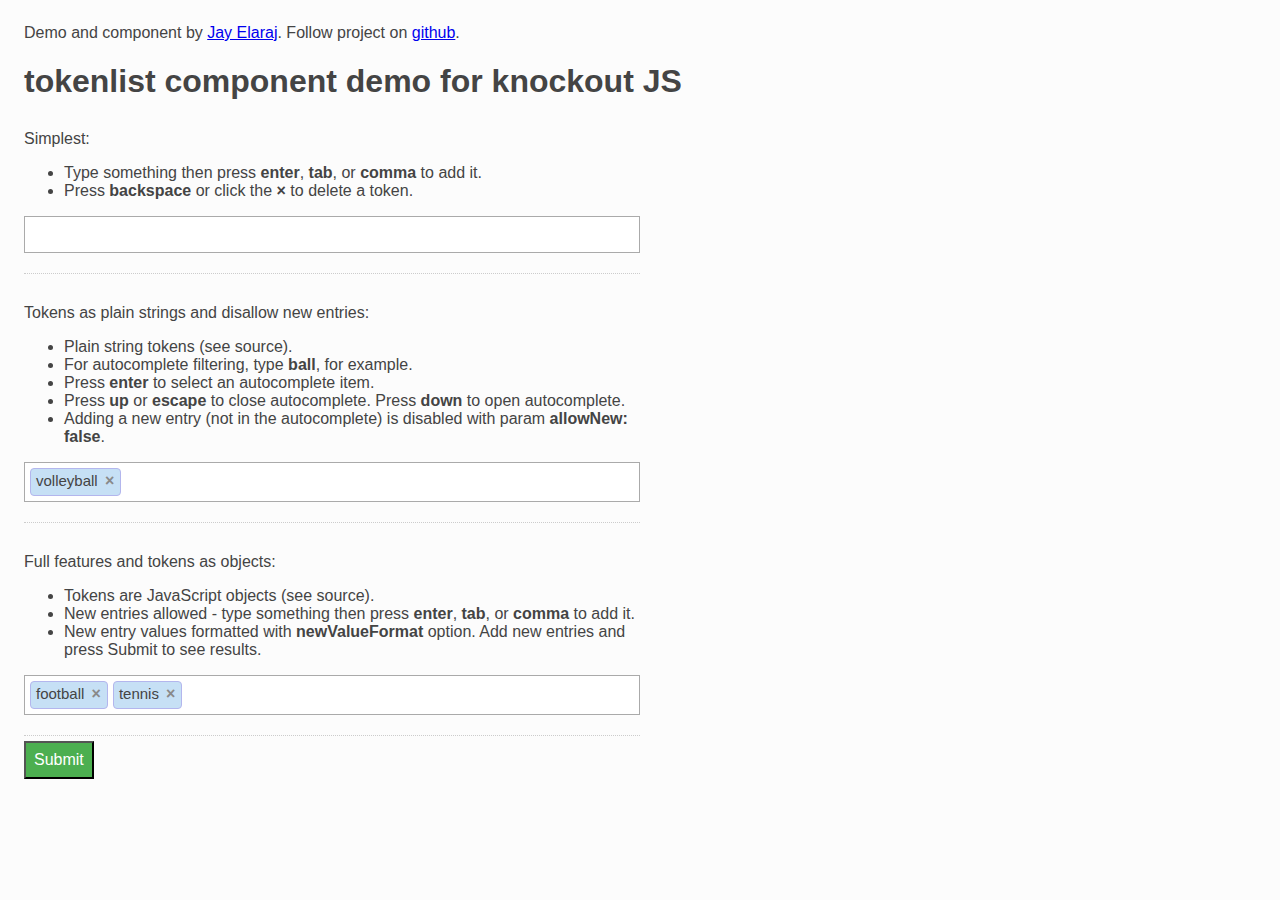
==== index.html @ 47ad6634 "Compontent rewrite" ====
<!DOCTYPE html>
<html>

  <head>
    <script type="text/javascript" src="scripts/vendor/knockout-3.4.0.js"></script>

    <script type="text/javascript" src="scripts/tokenlist-1.0.0.js"></script>
    <link rel="stylesheet" type="text/css" href="css/tokenlist.css">

    <style>
      body {
        background: #fcfcfc;
        font-family: sans-serif;
        color: #444;
        padding: 1em;
      }

      #container { width: 50%; }
      div.field {
        border-bottom: 1px dotted #ccc;
        padding-bottom: 20px;
        margin-top: 30px;
      }

      button {
        font-size: 16px;
        padding: 8px;
        margin-top: 5px;
        background: #4CAF50;
        color: #fff;
      }

    </style>

    <script>
      var Thing = function(name) {
        this.name = name;
        this.id = "id_" + Math.round(Math.random() * 1000);
      }

      function ViewModel() {
        this.tokens = ko.observableArray(['basketball', 'football', 'tennis', 'cricket', 'volleyball', 'soccer', 'table tennis']);
        this.things = ko.observableArray(ko.utils.arrayMap(this.tokens(), function(name) { return new Thing(name); }));
        this.tags2SelectedValues = ko.observableArray([this.things()[4].name]);
        this.tags3SelectedValues = ko.observableArray([this.things()[1].id, this.things()[2].id]);
      }
    </script>

  </head>

  <body>
    Demo and component by <a href="http://nerdcave.com">Jay Elaraj</a>.
    Follow project on <a href="http://github.com/nerdcave/tokenlist">github</a>.

    <h1>tokenlist component demo for knockout JS</h1>

    <div id="container">
      <form action="submit.html">
        <div class="field">
          Simplest:
          <ul>
            <li>Type something then press <b>enter</b>, <b>tab</b>, or <b>comma</b> to add it.
            <li>Press <b>backspace</b> or click the <b>&times;</b> to delete a token.</li>
          </ul>
          <tokenlist params="name: 'tags1[]'"></tokenlist>
        </div>

        <div class="field">
          Tokens as plain strings and disallow new entries:
          <ul>
            <li>Plain string tokens (see source).</li>
            <li>For autocomplete filtering, type <b>ball</b>, for example.</li>
            <li>Press <b>enter</b> to select an autocomplete item.</li>
            <li>Press <b>up</b> or <b>escape</b> to close autocomplete. Press <b>down</b> to open autocomplete.</li>
            <li>Adding a new entry (not in the autocomplete) is disabled with param <b>allowNew: false</b>.</li>
          </ul>
          <tokenlist params="name: 'tags2[]', tokens: tokens, allowNew: false, selectedValues: tags2SelectedValues"></tokenlist>
        </div>

        <div class="field">
          Full features and tokens as objects:
          <ul>
            <li>Tokens are JavaScript objects (see source).</li>
            <li>New entries allowed - type something then press <b>enter</b>, <b>tab</b>, or <b>comma</b> to add it.</li>
            <li>New entry values formatted with <b>newValueFormat</b> option. Add new entries and press Submit to see results.</li>
          </ul>
          <tokenlist params="name: 'tags3[]', tokens: things, textField: 'name', valueField: 'id', selectedValues: tags3SelectedValues, newValueFormat: '[[[%value%]]]'"></tokenlist>
        </div>

        <button type="submit">Submit</button>
      </form>
    </div>

    <script>
      ko.applyBindings(new ViewModel());
    </script>

  </body>

</html>
---- css/tokenlist.css ----
.tokenlist-wrapper {
  position: relative;
}

.token-list:after {
  content: "";
  display: table;
  clear: both;
} 

.token-list {
  font-family: sans-serif;
  box-sizing: border-box;
  border: 1px solid #aaa;
  background: #FFFFFF;
  list-style: none;
  padding: 0 0 5px 5px;
  margin: 0;
  cursor: text;
}

ul.token-list > li {
  float: left;
  display: inline-block;
  padding: 3px 6px 5px 5px;
  border: 1px solid #B3B6ED;
  margin: 5px 5px 0 0;
  background: #C6E0F5;
  border-radius: 4px;
  font-size: 15px;
}

ul.token-list > li.token-input {
  background: none;
  border: none;
  padding-left: 0;
}

ul.token-list > li.token-input input {
  outline: none;
  border: 0;
  font-size: 1em;
  padding: 0; margin: 0;
  box-shadow: none;
}

li.token a.token-close {
  margin-left: 3px;
  cursor: pointer;
  font-weight: bold;
  font-size: 16px;
  color: #898989;
}

li.token a.token-close:hover {
  color: #222;
}

ul.autocomplete {
  position: absolute;
  z-index: 2;
  width: 100%;
  list-style: none;
  padding: 0;
  border: 1px solid #555;
  background: #fff;
  padding: 0; margin: 0;
}

ul.autocomplete li {
  padding: 5px 10px;
}

ul.autocomplete li.selected {
  background: #ddd;
}

ul.autocomplete li.highlight {
  background: #5897fb;
  cursor: pointer;
}

ul.autocomplete li.new-token {
  font-style: italic;
}

ul.autocomplete span.autocomplete-search {
  text-decoration: underline;
  font-weight: bold;
}
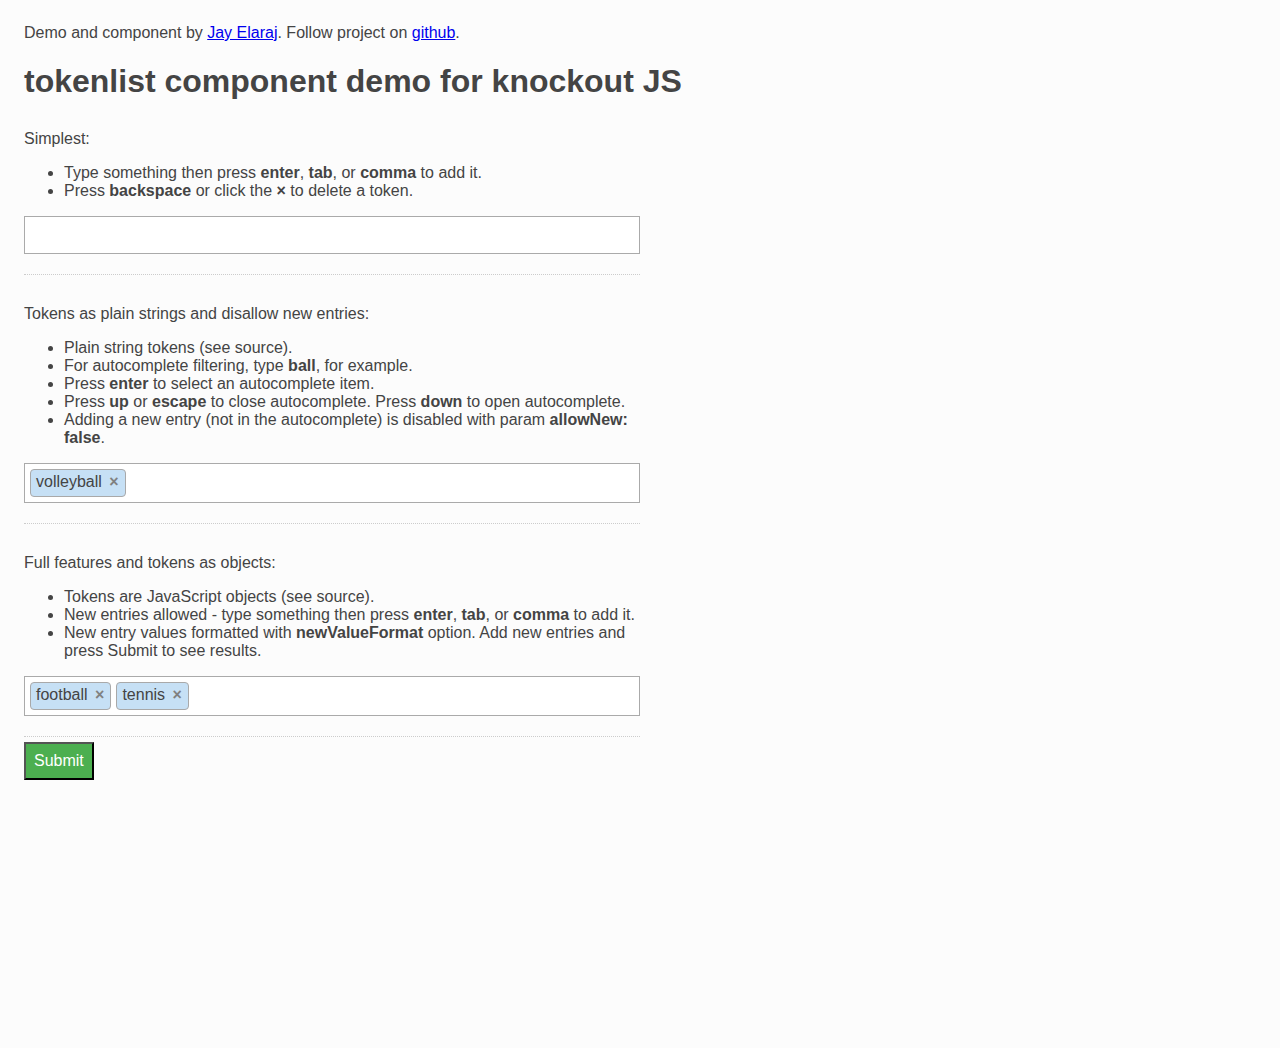
==== commit 910d2d7f: "Separate theme CSS, restructure files" ====
--- a/index.html
+++ b/index.html
@@ -2,35 +2,13 @@
 <html>
 
   <head>
-    <script type="text/javascript" src="scripts/vendor/knockout-3.4.0.js"></script>
+    <link rel="stylesheet" type="text/css" href="demo.css">
+    <script type="text/javascript" src="vendor/knockout-3.4.0.js"></script>
 
-    <script type="text/javascript" src="scripts/tokenlist-1.0.0.js"></script>
-    <link rel="stylesheet" type="text/css" href="css/tokenlist.css">
+    <script type="text/javascript" src="tokenlist/scripts/tokenlist-1.0.0.js"></script>
+    <link rel="stylesheet" type="text/css" href="tokenlist/css/tokenlist-1.0.0.css">
+    <link rel="stylesheet" type="text/css" href="tokenlist/css/blue-theme-example.css">
 
-    <style>
-      body {
-        background: #fcfcfc;
-        font-family: sans-serif;
-        color: #444;
-        padding: 1em;
-      }
-
-      #container { width: 50%; }
-      div.field {
-        border-bottom: 1px dotted #ccc;
-        padding-bottom: 20px;
-        margin-top: 30px;
-      }
-
-      button {
-        font-size: 16px;
-        padding: 8px;
-        margin-top: 5px;
-        background: #4CAF50;
-        color: #fff;
-      }
-
-    </style>
 
     <script>
       var Thing = function(name) {
--- a/demo.css
+++ b/demo.css
@@ -0,0 +1,22 @@
+body {
+  background: #fcfcfc;
+  font-family: sans-serif;
+  color: #444;
+  padding: 1em;
+  height: 1000px;
+}
+
+#container { width: 50%; }
+div.field {
+  border-bottom: 1px dotted #ccc;
+  padding-bottom: 20px;
+  margin-top: 30px;
+}
+
+button {
+  font-size: 16px;
+  padding: 8px;
+  margin-top: 5px;
+  background: #4CAF50;
+  color: #fff;
+}
--- a/tokenlist/css/tokenlist-1.0.0.css
+++ b/tokenlist/css/tokenlist-1.0.0.css
@@ -0,0 +1,86 @@
+.tokenlist-wrapper {
+  position: relative;
+}
+
+.token-list:after {
+  content: "";
+  display: table;
+  clear: both;
+} 
+
+.token-list {
+  box-sizing: border-box;
+  border: 1px solid #aaa;
+  background: #FFFFFF;
+  list-style: none;
+  padding: 0 0 5px 5px;
+  margin: 0;
+  cursor: text;
+}
+
+ul.token-list > li {
+  float: left;
+  display: inline-block;
+  padding: 3px 6px 5px 5px;
+  border: 1px solid darkgray;
+  margin: 5px 5px 0 0;
+  background-color: lightgray;
+  border-radius: 4px;
+}
+
+ul.token-list > li.token-input {
+  background: none;
+  border: none;
+  padding-left: 0;
+}
+
+ul.token-list > li.token-input input {
+  font-size: 1em;
+  outline: none;
+  border: 0;
+  padding: 0; margin: 0;
+  box-shadow: none;
+}
+
+li.token a.token-close {
+  margin-left: 3px;
+  cursor: pointer;
+  font-weight: bold;
+  font-size: 16px;
+  color: gray;
+}
+
+ul.autocomplete {
+  position: absolute;
+  z-index: 2;
+  width: 100%;
+  list-style: none;
+  padding: 0;
+  border: 1px solid gray;
+  background-color: white;
+  padding: 0; margin: 0;
+}
+
+ul.autocomplete li {
+  padding: 5px 10px;
+}
+
+ul.autocomplete li.selected {
+  background-color: #ddd;
+  color: gray;
+}
+
+ul.autocomplete li.highlight {
+  background-color: cornflowerblue;
+  color: white;
+  cursor: pointer;
+}
+
+ul.autocomplete li.new-token-preview {
+  font-style: italic;
+}
+
+ul.autocomplete span.autocomplete-search {
+  text-decoration: underline;
+  font-weight: bold;
+}
--- a/tokenlist/css/blue-theme-example.css
+++ b/tokenlist/css/blue-theme-example.css
@@ -0,0 +1,20 @@
+/*
+ * Example tokenlist styling
+ */
+
+ul.autocomplete li.selected {
+  background-color: #ddd;
+}
+
+ul.autocomplete li.highlight {
+  background-color: cornflowerblue;
+  color: white;
+}
+
+li.token lia.token-close:hover {
+  color: #222;
+}
+
+ul.token-list > li {
+  background-color: #C6E0F5;
+}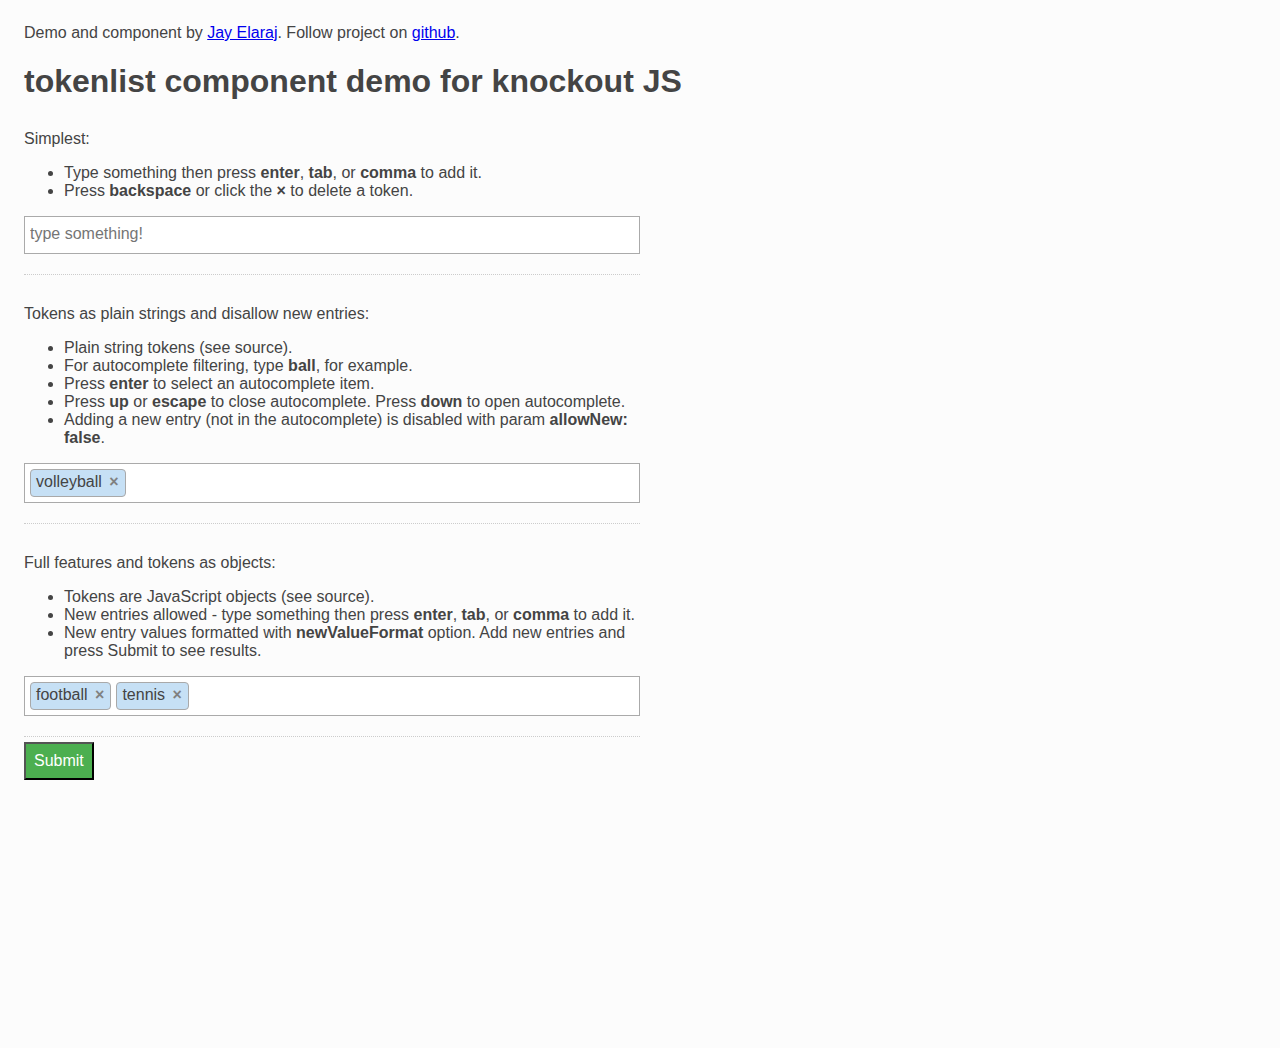
==== commit 5f3a53ea: "Added placeholder param" ====
--- a/index.html
+++ b/index.html
@@ -40,7 +40,7 @@
             <li>Type something then press <b>enter</b>, <b>tab</b>, or <b>comma</b> to add it.
             <li>Press <b>backspace</b> or click the <b>&times;</b> to delete a token.</li>
           </ul>
-          <tokenlist params="name: 'tags1[]'"></tokenlist>
+          <tokenlist params="name: 'tags1[]', placeholder: 'type something!'"></tokenlist>
         </div>
 
         <div class="field">
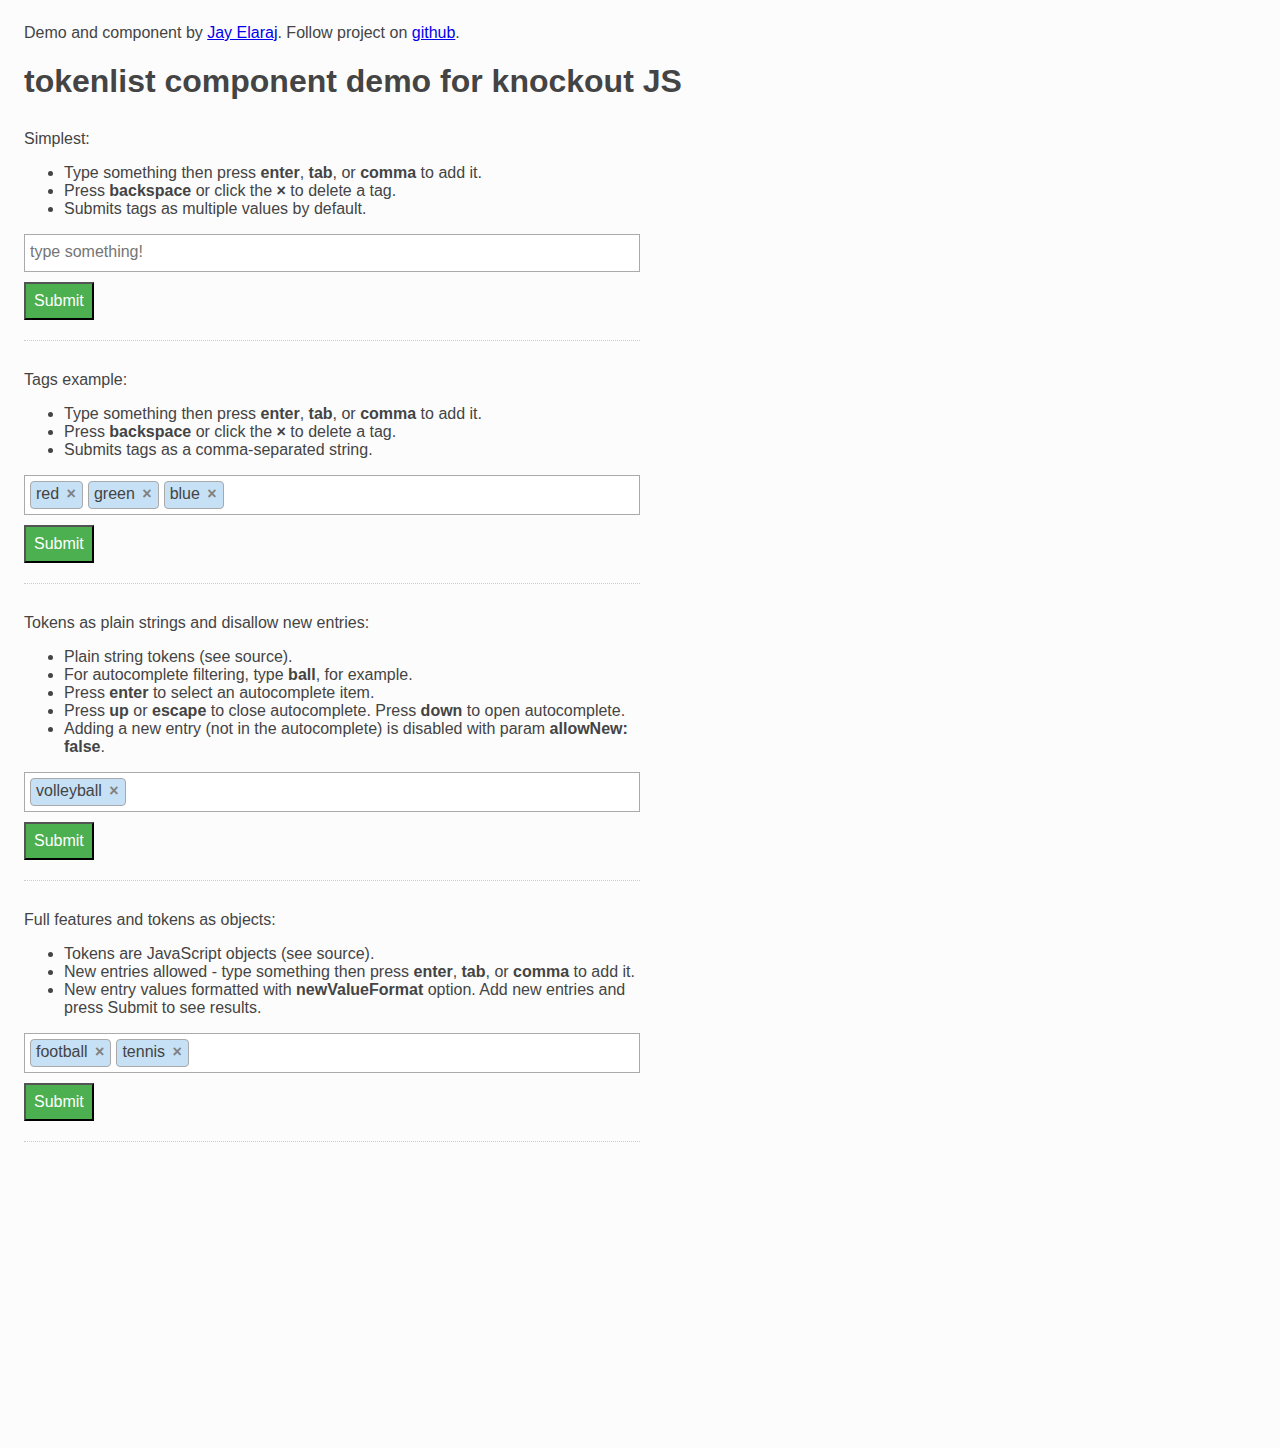
==== commit 3d1c140a: "Allow selectedValues to be passed in without tokens" ====
--- a/index.html
+++ b/index.html
@@ -5,8 +5,8 @@
     <link rel="stylesheet" type="text/css" href="demo.css">
     <script type="text/javascript" src="vendor/knockout-3.4.0.js"></script>
 
-    <script type="text/javascript" src="tokenlist/scripts/tokenlist-1.0.0.js"></script>
-    <link rel="stylesheet" type="text/css" href="tokenlist/css/tokenlist-1.0.0.css">
+    <script type="text/javascript" src="tokenlist/scripts/tokenlist.js"></script>
+    <link rel="stylesheet" type="text/css" href="tokenlist/css/tokenlist.css">
     <link rel="stylesheet" type="text/css" href="tokenlist/css/blue-theme-example.css">
 
 
@@ -21,6 +21,7 @@
         this.things = ko.observableArray(ko.utils.arrayMap(this.tokens(), function(name) { return new Thing(name); }));
         this.tags2SelectedValues = ko.observableArray([this.things()[4].name]);
         this.tags3SelectedValues = ko.observableArray([this.things()[1].id, this.things()[2].id]);
+        this.tags = ko.observableArray(['red', 'green', 'blue']);
       }
     </script>
 
@@ -38,11 +39,28 @@
           Simplest:
           <ul>
             <li>Type something then press <b>enter</b>, <b>tab</b>, or <b>comma</b> to add it.
-            <li>Press <b>backspace</b> or click the <b>&times;</b> to delete a token.</li>
+            <li>Press <b>backspace</b> or click the <b>&times;</b> to delete a tag.</li>
+            <li>Submits tags as multiple values by default.</li>
           </ul>
-          <tokenlist params="name: 'tags1[]', placeholder: 'type something!'"></tokenlist>
+          <tokenlist params="name: 'tags[]', placeholder: 'type something!'"></tokenlist>
+          <button type="submit">Submit</button>
         </div>
+      </form>
 
+      <form action="submit.html">
+        <div class="field">
+          Tags example:
+          <ul>
+            <li>Type something then press <b>enter</b>, <b>tab</b>, or <b>comma</b> to add it.
+            <li>Press <b>backspace</b> or click the <b>&times;</b> to delete a tag.</li>
+            <li>Submits tags as a comma-separated string.</li>
+          </ul>
+          <tokenlist params="name: 'tags1', selectedValues: tags, useStringInput: true"></tokenlist>
+          <button type="submit">Submit</button>
+        </div>
+      </form>
+
+      <form action="submit.html">
         <div class="field">
           Tokens as plain strings and disallow new entries:
           <ul>
@@ -53,8 +71,11 @@
             <li>Adding a new entry (not in the autocomplete) is disabled with param <b>allowNew: false</b>.</li>
           </ul>
           <tokenlist params="name: 'tags2[]', tokens: tokens, allowNew: false, selectedValues: tags2SelectedValues"></tokenlist>
+          <button type="submit">Submit</button>
         </div>
+      </form>
 
+      <form action="submit.html">
         <div class="field">
           Full features and tokens as objects:
           <ul>
@@ -63,9 +84,8 @@
             <li>New entry values formatted with <b>newValueFormat</b> option. Add new entries and press Submit to see results.</li>
           </ul>
           <tokenlist params="name: 'tags3[]', tokens: things, textField: 'name', valueField: 'id', selectedValues: tags3SelectedValues, newValueFormat: '[[[%value%]]]'"></tokenlist>
+          <button type="submit">Submit</button>
         </div>
-
-        <button type="submit">Submit</button>
       </form>
     </div>
 
--- a/demo.css
+++ b/demo.css
@@ -3,10 +3,11 @@
   font-family: sans-serif;
   color: #444;
   padding: 1em;
-  height: 1000px;
+  height: 1400px;
 }
 
 #container { width: 50%; }
+
 div.field {
   border-bottom: 1px dotted #ccc;
   padding-bottom: 20px;
@@ -16,7 +17,7 @@
 button {
   font-size: 16px;
   padding: 8px;
-  margin-top: 5px;
+  margin-top: 10px;
   background: #4CAF50;
   color: #fff;
 }
--- a/tokenlist/css/tokenlist.css
+++ b/tokenlist/css/tokenlist.css
@@ -0,0 +1,86 @@
+.tokenlist-wrapper {
+  position: relative;
+}
+
+.token-list:after {
+  content: "";
+  display: table;
+  clear: both;
+}
+
+.token-list {
+  box-sizing: border-box;
+  border: 1px solid #aaa;
+  background: #FFFFFF;
+  list-style: none;
+  padding: 0 0 5px 5px;
+  margin: 0;
+  cursor: text;
+}
+
+ul.token-list > li {
+  float: left;
+  display: inline-block;
+  padding: 3px 6px 5px 5px;
+  border: 1px solid darkgray;
+  margin: 5px 5px 0 0;
+  background-color: lightgray;
+  border-radius: 4px;
+}
+
+ul.token-list > li.token-input {
+  background: none;
+  border: none;
+  padding-left: 0;
+}
+
+ul.token-list > li.token-input input {
+  font-size: 1em;
+  outline: none;
+  border: 0;
+  padding: 0; margin: 0;
+  box-shadow: none;
+}
+
+li.token a.token-close {
+  margin-left: 3px;
+  cursor: pointer;
+  font-weight: bold;
+  font-size: 16px;
+  color: gray;
+}
+
+ul.autocomplete {
+  position: absolute;
+  z-index: 2;
+  width: 100%;
+  list-style: none;
+  padding: 0;
+  border: 1px solid gray;
+  background-color: white;
+  padding: 0; margin: 0;
+}
+
+ul.autocomplete li {
+  padding: 5px 10px;
+}
+
+ul.autocomplete li.selected {
+  color: #bbb;
+  cursor: default;
+}
+
+ul.autocomplete li.highlight:not(.selected) {
+  background-color: cornflowerblue;
+  color: white;
+  cursor: pointer;
+}
+
+ul.autocomplete li.new-token-preview {
+  font-style: italic;
+}
+
+ul.autocomplete span.autocomplete-search {
+  text-decoration: underline;
+  font-weight: bold;
+}
--- a/tokenlist/css/blue-theme-example.css
+++ b/tokenlist/css/blue-theme-example.css
@@ -3,10 +3,10 @@
  */
 
 ul.autocomplete li.selected {
-  background-color: #ddd;
+  text-decoration: line-through;
 }
 
-ul.autocomplete li.highlight {
+ul.autocomplete li.highlight:not(.selected) {
   background-color: cornflowerblue;
   color: white;
 }
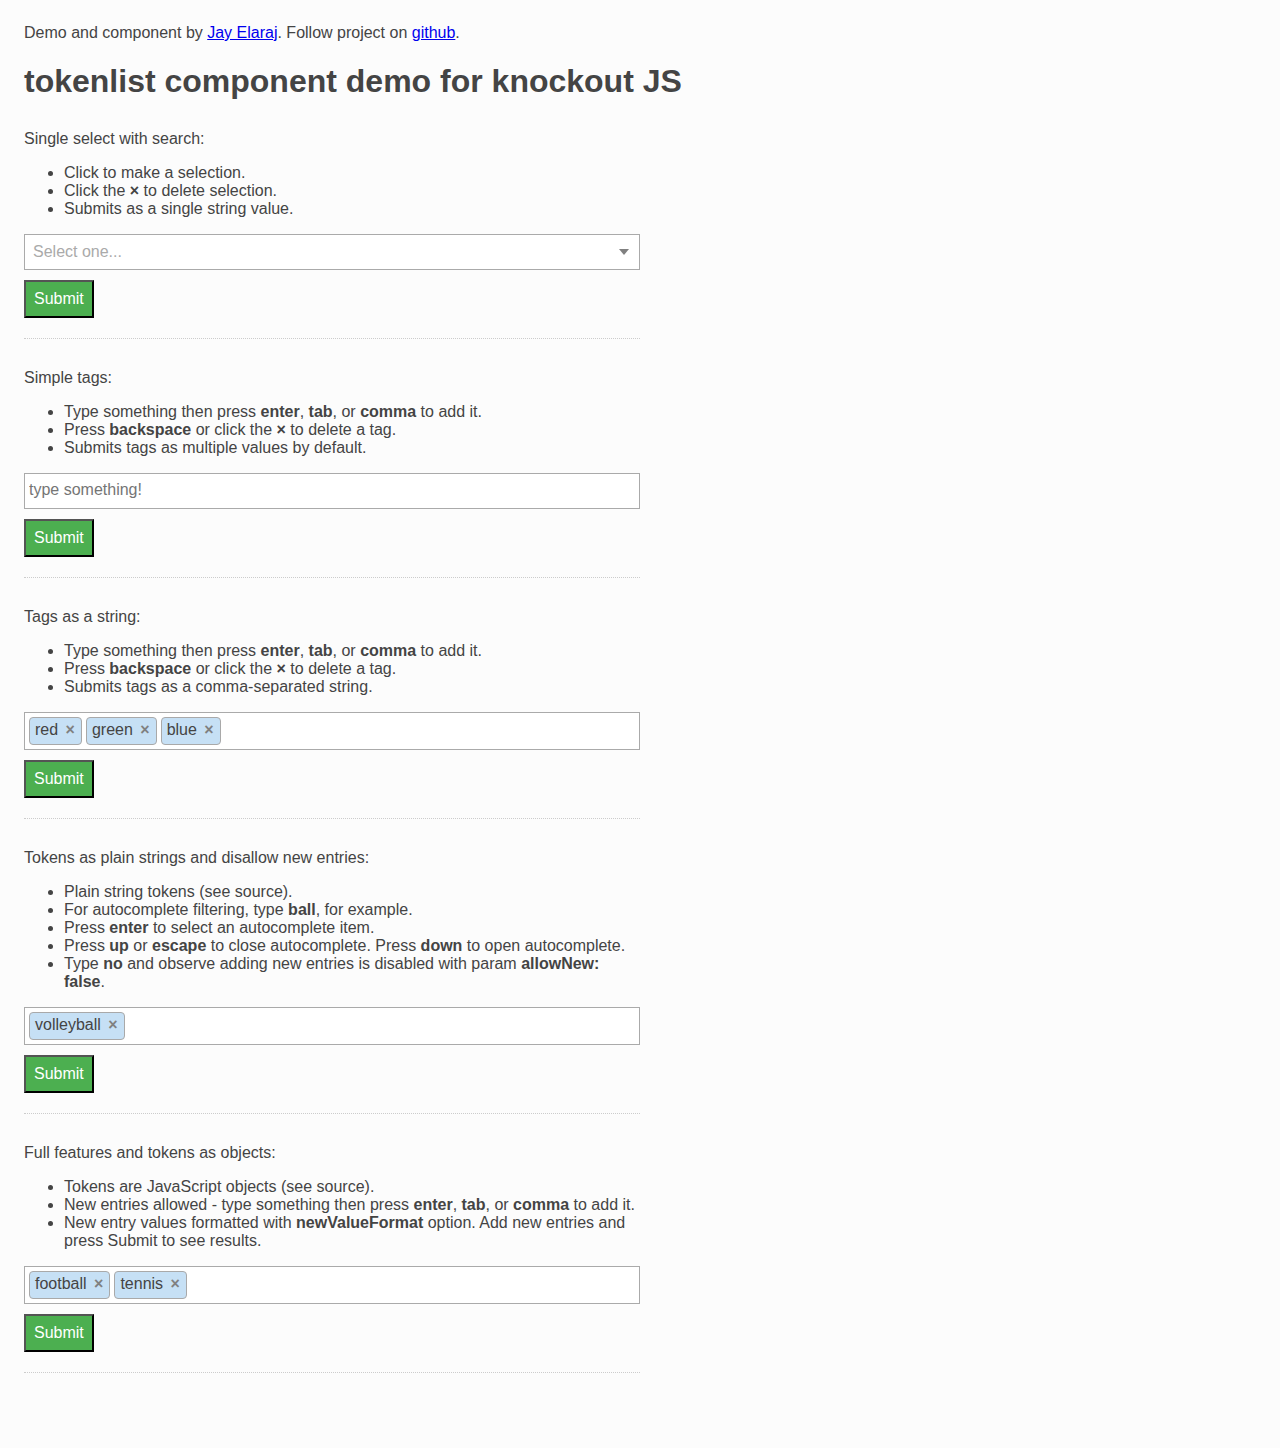
==== commit 57326d1c: "Single select support" ====
--- a/index.html
+++ b/index.html
@@ -34,9 +34,23 @@
     <h1>tokenlist component demo for knockout JS</h1>
 
     <div id="container">
+
       <form action="submit.html">
         <div class="field">
-          Simplest:
+          Single select with search:
+          <ul>
+            <li>Click to make a selection.</li>
+            <li>Click the <b>&times;</b> to delete selection.</li>
+            <li>Submits as a single string value.</li>
+          </ul>
+          <tokenlist params="name: 'single_select', isSingle: true, tokens: tokens, textField: 'text', valueField: 'id', placeholder: 'Select one...'"></tokenlist>
+          <button type="submit">Submit</button>
+        </div>
+      </form>
+
+      <form action="submit.html">
+        <div class="field">
+          Simple tags:
           <ul>
             <li>Type something then press <b>enter</b>, <b>tab</b>, or <b>comma</b> to add it.
             <li>Press <b>backspace</b> or click the <b>&times;</b> to delete a tag.</li>
@@ -49,7 +63,7 @@
 
       <form action="submit.html">
         <div class="field">
-          Tags example:
+          Tags as a string:
           <ul>
             <li>Type something then press <b>enter</b>, <b>tab</b>, or <b>comma</b> to add it.
             <li>Press <b>backspace</b> or click the <b>&times;</b> to delete a tag.</li>
@@ -68,7 +82,7 @@
             <li>For autocomplete filtering, type <b>ball</b>, for example.</li>
             <li>Press <b>enter</b> to select an autocomplete item.</li>
             <li>Press <b>up</b> or <b>escape</b> to close autocomplete. Press <b>down</b> to open autocomplete.</li>
-            <li>Adding a new entry (not in the autocomplete) is disabled with param <b>allowNew: false</b>.</li>
+            <li>Type <b>no</b> and observe adding new entries is disabled with param <b>allowNew: false</b>.</li>
           </ul>
           <tokenlist params="name: 'tags2[]', tokens: tokens, allowNew: false, selectedValues: tags2SelectedValues"></tokenlist>
           <button type="submit">Submit</button>
--- a/tokenlist/css/tokenlist.css
+++ b/tokenlist/css/tokenlist.css
@@ -1,5 +1,9 @@
 .tokenlist-wrapper {
   position: relative;
+  border: 1px solid #aaa;
+  background: #FFFFFF;
+  padding: 0;
+  cursor: pointer;
 }
 
 .token-list:after {
@@ -10,10 +14,8 @@
 
 .token-list {
   box-sizing: border-box;
-  border: 1px solid #aaa;
-  background: #FFFFFF;
   list-style: none;
-  padding: 0 0 5px 5px;
+  padding: 0;
   margin: 0;
   cursor: text;
 }
@@ -23,19 +25,20 @@
   display: inline-block;
   padding: 3px 6px 5px 5px;
   border: 1px solid darkgray;
-  margin: 5px 5px 0 0;
+  margin: 0.25rem;
+  margin-right: 0;
   background-color: lightgray;
   border-radius: 4px;
 }
 
 ul.token-list > li.token-input {
   background: none;
-  border: none;
+  border: 0;
   padding-left: 0;
 }
 
 ul.token-list > li.token-input input {
-  font-size: 1em;
+  font-size: 1rem;
   outline: none;
   border: 0;
   padding: 0; margin: 0;
@@ -50,14 +53,77 @@
   color: gray;
 }
 
-ul.autocomplete {
+.tokenlist-wrapper > .single-arrow {
+  position: absolute;
+  right: 10px;
+  top: calc(50% - 3px);
+  height: 0px;
+  width: 0px;
+}
+
+.single-arrow.arrow-down {
+  border-color: gray transparent;
+  border-style: solid;
+  border-width: 6px 5px 0px 5px;
+}
+
+.single-arrow.arrow-up {
+  border-color: gray transparent;
+  border-style: solid;
+  border-width: 0px 5px 6px 5px;
+}
+
+.tokenlist-wrapper > .single-text {
+  display: inline-block;
+  padding: 0.5rem 0 0.5rem 0.5rem;
+  cursor: pointer;
+}
+
+.tokenlist-wrapper > .single-text.placeholder {
+  color: #aaa;
+}
+
+.tokenlist-wrapper > .single-clear {
+  color: #aaa;
+  cursor: pointer;
+  font-size: 20px;
+  margin-left: 5px;
+}
+
+.tokenlist-wrapper > .single-clear:hover {
+  color: #000;
+}
+
+.autocomplete-wrapper {
   position: absolute;
   z-index: 2;
+  left: 0;
   width: 100%;
+  border: 1px solid #aaa;
+  background-color: white;
+  box-shadow: 3px 4px 6px rgba(0, 0, 0, 0.25);
+}
+
+.autocomplete-wrapper > .no-results-message {
+  display: block;
+  padding: 0.35rem;
+}
+
+.single-input-wrapper {
+  display: block;
+  padding: 0.35rem;
+  box-sizing: border-box;
+}
+
+.single-input-wrapper > input {
+  font-size: 1rem;
+  width: 100%;
+  box-sizing: border-box;
+  padding: 0.25rem;
+}
+
+ul.autocomplete {
   list-style: none;
-  padding: 0;
-  border: 1px solid gray;
-  background-color: white;
   padding: 0; margin: 0;
 }
 
@@ -70,8 +136,11 @@
   cursor: default;
 }
 
+ul.autocomplete li.highlight {
+  background-color: cornflowerblue;
+}
+
 ul.autocomplete li.highlight:not(.selected) {
-  background-color: cornflowerblue;
   color: white;
   cursor: pointer;
 }
@@ -84,3 +153,7 @@
   text-decoration: underline;
   font-weight: bold;
 }
+
+.tokenlist-wrapper.single input {
+  width: 100%;
+}
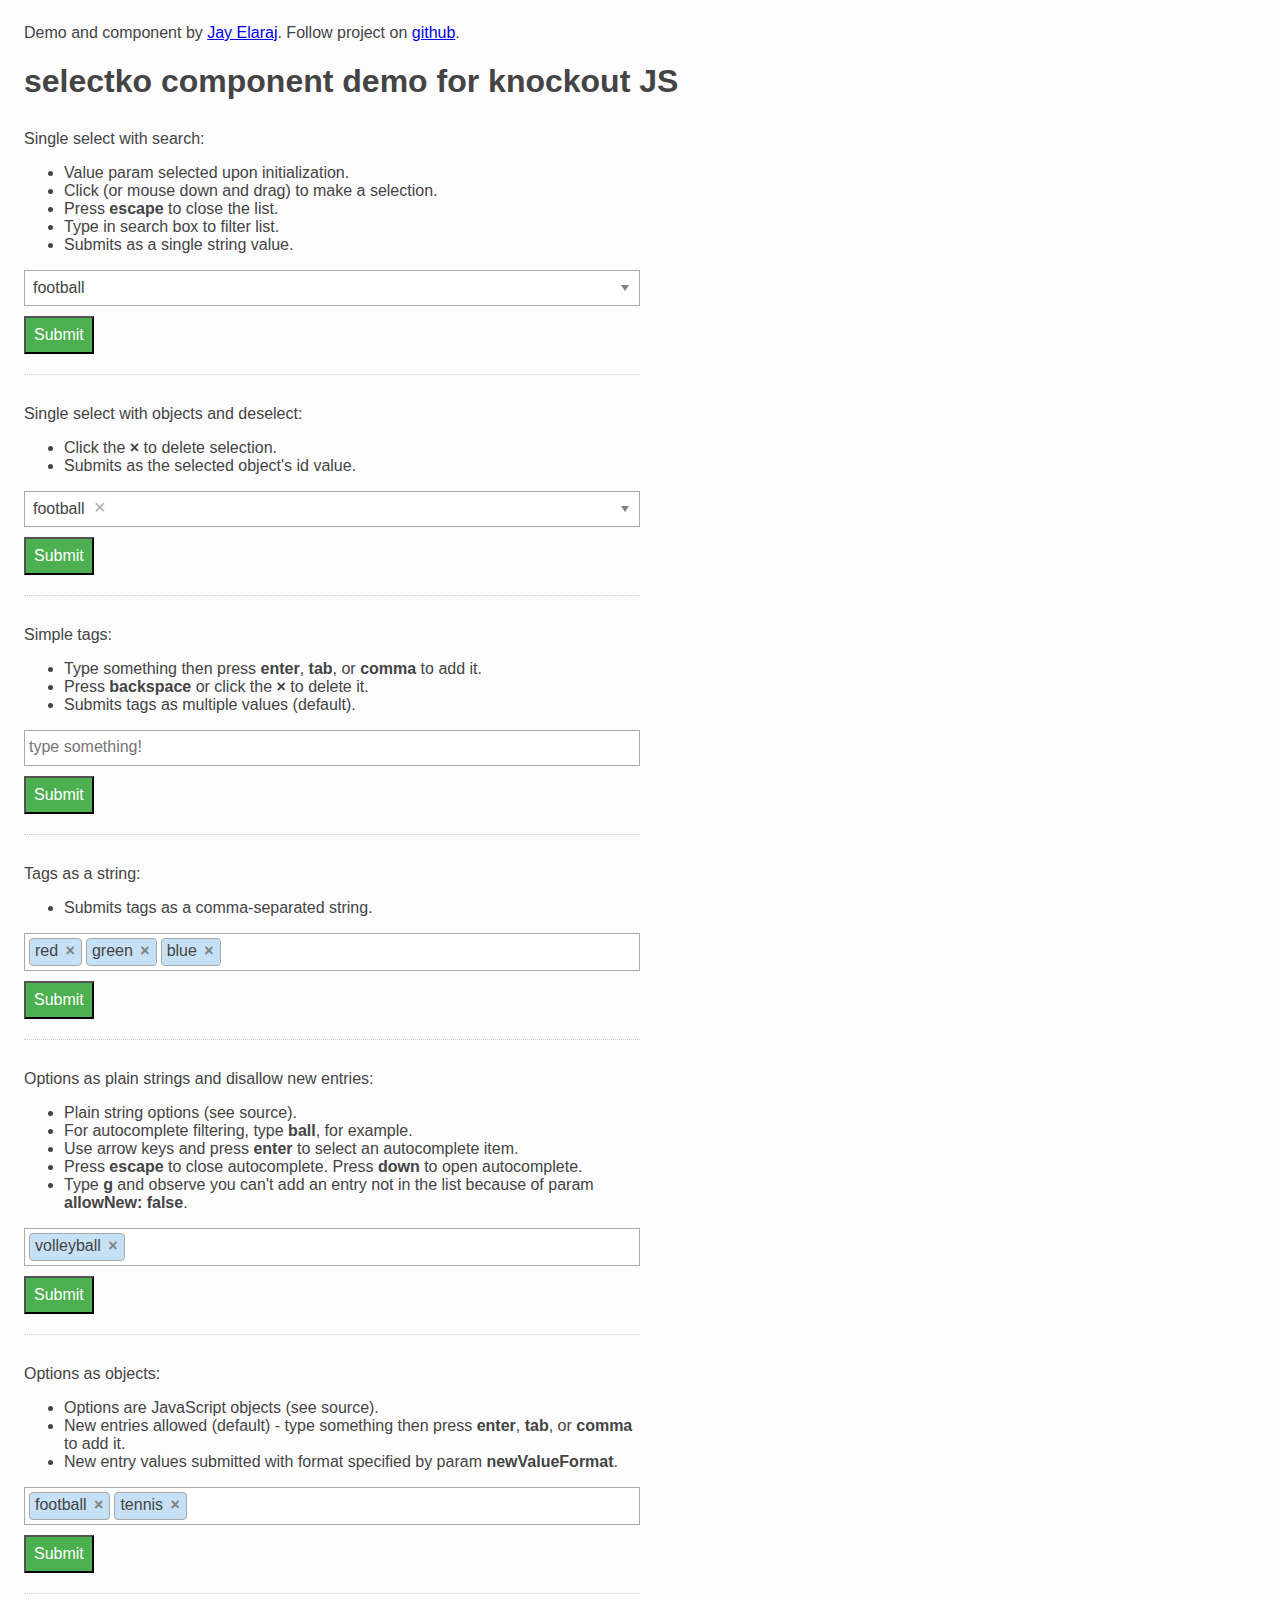
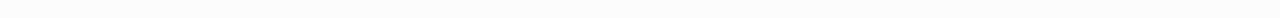
==== commit 5add662c: "Renamed component to selectko" ====
--- a/index.html
+++ b/index.html
@@ -5,9 +5,9 @@
     <link rel="stylesheet" type="text/css" href="demo.css">
     <script type="text/javascript" src="vendor/knockout-3.4.0.js"></script>
 
-    <script type="text/javascript" src="tokenlist/scripts/tokenlist.js"></script>
-    <link rel="stylesheet" type="text/css" href="tokenlist/css/tokenlist.css">
-    <link rel="stylesheet" type="text/css" href="tokenlist/css/blue-theme-example.css">
+    <script type="text/javascript" src="selectko/scripts/selectko.js"></script>
+    <link rel="stylesheet" type="text/css" href="selectko/css/selectko.css">
+    <link rel="stylesheet" type="text/css" href="selectko/css/blue-theme-example.css">
 
 
     <script>
@@ -17,11 +17,13 @@
       }
 
       function ViewModel() {
-        this.tokens = ko.observableArray(['basketball', 'football', 'tennis', 'cricket', 'volleyball', 'soccer', 'table tennis']);
-        this.things = ko.observableArray(ko.utils.arrayMap(this.tokens(), function(name) { return new Thing(name); }));
+        this.options = ko.observableArray(['basketball', 'football', 'tennis', 'cricket', 'volleyball', 'soccer', 'table tennis']);
+        this.things = ko.observableArray(ko.utils.arrayMap(this.options(), function(name) { return new Thing(name); }));
         this.tags2SelectedValues = ko.observableArray([this.things()[4].name]);
         this.tags3SelectedValues = ko.observableArray([this.things()[1].id, this.things()[2].id]);
         this.tags = ko.observableArray(['red', 'green', 'blue']);
+        this.singleValue = ko.observable(this.things()[1].name);
+        this.singleValueId = ko.observable(this.things()[1].id);
       }
     </script>
 
@@ -29,9 +31,9 @@
 
   <body>
     Demo and component by <a href="http://nerdcave.com">Jay Elaraj</a>.
-    Follow project on <a href="http://github.com/nerdcave/tokenlist">github</a>.
+    Follow project on <a href="http://github.com/nerdcave/selectko">github</a>.
 
-    <h1>tokenlist component demo for knockout JS</h1>
+    <h1>selectko component demo for knockout JS</h1>
 
     <div id="container">
 
@@ -39,11 +41,25 @@
         <div class="field">
           Single select with search:
           <ul>
-            <li>Click to make a selection.</li>
-            <li>Click the <b>&times;</b> to delete selection.</li>
+            <li>Value param selected upon initialization.</li>
+            <li>Click (or mouse down and drag) to make a selection.</li>
+            <li>Press <b>escape</b> to close the list.</li>
+            <li>Type in search box to filter list.</li>
             <li>Submits as a single string value.</li>
           </ul>
-          <tokenlist params="name: 'single_select', isSingle: true, tokens: tokens, textField: 'text', valueField: 'id', placeholder: 'Select one...'"></tokenlist>
+          <selectko params="name: 'single_select', isSingle: true, options: options, value: singleValue"></selectko>
+          <button type="submit">Submit</button>
+        </div>
+      </form>
+
+      <form action="submit.html">
+        <div class="field">
+          Single select with objects and deselect:
+          <ul>
+            <li>Click the <b>&times;</b> to delete selection.</li>
+            <li>Submits as the selected object's id value.</li>
+          </ul>
+          <selectko params="name: 'single_select', isSingle: true, options: things, textField: 'name', valueField: 'id', value: singleValueId, allowClear: true, placeholder: 'Select one...'"></selectko>
           <button type="submit">Submit</button>
         </div>
       </form>
@@ -53,10 +69,10 @@
           Simple tags:
           <ul>
             <li>Type something then press <b>enter</b>, <b>tab</b>, or <b>comma</b> to add it.
-            <li>Press <b>backspace</b> or click the <b>&times;</b> to delete a tag.</li>
-            <li>Submits tags as multiple values by default.</li>
+            <li>Press <b>backspace</b> or click the <b>&times;</b> to delete it.</li>
+            <li>Submits tags as multiple values (default).</li>
           </ul>
-          <tokenlist params="name: 'tags[]', placeholder: 'type something!'"></tokenlist>
+          <selectko params="name: 'tags[]', placeholder: 'type something!'"></selectko>
           <button type="submit">Submit</button>
         </div>
       </form>
@@ -65,39 +81,37 @@
         <div class="field">
           Tags as a string:
           <ul>
-            <li>Type something then press <b>enter</b>, <b>tab</b>, or <b>comma</b> to add it.
-            <li>Press <b>backspace</b> or click the <b>&times;</b> to delete a tag.</li>
             <li>Submits tags as a comma-separated string.</li>
           </ul>
-          <tokenlist params="name: 'tags1', selectedValues: tags, useStringInput: true"></tokenlist>
+          <selectko params="name: 'string_tags', selectedValues: tags, useStringInput: true"></selectko>
           <button type="submit">Submit</button>
         </div>
       </form>
 
       <form action="submit.html">
         <div class="field">
-          Tokens as plain strings and disallow new entries:
+          Options as plain strings and disallow new entries:
           <ul>
-            <li>Plain string tokens (see source).</li>
+            <li>Plain string options (see source).</li>
             <li>For autocomplete filtering, type <b>ball</b>, for example.</li>
-            <li>Press <b>enter</b> to select an autocomplete item.</li>
-            <li>Press <b>up</b> or <b>escape</b> to close autocomplete. Press <b>down</b> to open autocomplete.</li>
-            <li>Type <b>no</b> and observe adding new entries is disabled with param <b>allowNew: false</b>.</li>
+            <li>Use arrow keys and press <b>enter</b> to select an autocomplete item.</li>
+            <li>Press <b>escape</b> to close autocomplete. Press <b>down</b> to open autocomplete.</li>
+            <li>Type <b>g</b> and observe you can't add an entry not in the list because of param <b>allowNew: false</b>.</li>
           </ul>
-          <tokenlist params="name: 'tags2[]', tokens: tokens, allowNew: false, selectedValues: tags2SelectedValues"></tokenlist>
+          <selectko params="name: 'options[]', options: options, allowNew: false, selectedValues: tags2SelectedValues"></selectko>
           <button type="submit">Submit</button>
         </div>
       </form>
 
       <form action="submit.html">
         <div class="field">
-          Full features and tokens as objects:
+          Options as objects:
           <ul>
-            <li>Tokens are JavaScript objects (see source).</li>
-            <li>New entries allowed - type something then press <b>enter</b>, <b>tab</b>, or <b>comma</b> to add it.</li>
-            <li>New entry values formatted with <b>newValueFormat</b> option. Add new entries and press Submit to see results.</li>
+            <li>Options are JavaScript objects (see source).</li>
+            <li>New entries allowed (default) - type something then press <b>enter</b>, <b>tab</b>, or <b>comma</b> to add it.</li>
+            <li>New entry values submitted with format specified by param <b>newValueFormat</b>.</li>
           </ul>
-          <tokenlist params="name: 'tags3[]', tokens: things, textField: 'name', valueField: 'id', selectedValues: tags3SelectedValues, newValueFormat: '[[[%value%]]]'"></tokenlist>
+          <selectko params="name: 'options[]', options: things, textField: 'name', valueField: 'id', selectedValues: tags3SelectedValues, newValueFormat: '[[[%value%]]]'"></selectko>
           <button type="submit">Submit</button>
         </div>
       </form>
--- a/demo.css
+++ b/demo.css
@@ -3,7 +3,6 @@
   font-family: sans-serif;
   color: #444;
   padding: 1em;
-  height: 1400px;
 }
 
 #container { width: 50%; }
--- a/selectko/css/selectko.css
+++ b/selectko/css/selectko.css
@@ -0,0 +1,168 @@
+.selectko-wrapper {
+  position: relative;
+  border: 1px solid #aaa;
+  background: #FFFFFF;
+  padding: 0;
+  cursor: pointer;
+}
+
+.option-list:after {
+  content: "";
+  display: table;
+  clear: both;
+}
+
+.option-list {
+  box-sizing: border-box;
+  list-style: none;
+  padding: 0;
+  margin: 0;
+  cursor: text;
+}
+
+ul.option-list > li {
+  float: left;
+  display: inline-block;
+  padding: 3px 6px 5px 5px;
+  border: 1px solid darkgray;
+  margin: 0.25rem;
+  margin-right: 0;
+  background-color: lightgray;
+  border-radius: 4px;
+}
+
+ul.option-list > li.option-input {
+  background: none;
+  border: 0;
+  padding-left: 0;
+}
+
+ul.option-list > li.option-input input {
+  font-size: 1rem;
+  outline: none;
+  border: 0;
+  padding: 0; margin: 0;
+  box-shadow: none;
+}
+
+li.option a.option-close {
+  margin-left: 3px;
+  cursor: pointer;
+  font-weight: bold;
+  font-size: 16px;
+  color: gray;
+}
+
+.selectko-wrapper > .single-arrow {
+  position: absolute;
+  right: 10px;
+  top: calc(50% - 3px);
+  height: 0px;
+  width: 0px;
+}
+
+.single-arrow.arrow-down {
+  border-color: gray transparent;
+  border-style: solid;
+  border-width: 6px 4px 0px 4px;
+}
+
+.single-arrow.arrow-up {
+  border-color: gray transparent;
+  border-style: solid;
+  border-width: 0px 4px 6px 4px;
+}
+
+.selectko-wrapper > .single-text {
+  display: inline-block;
+  padding: 0.5rem 0 0.5rem 0.5rem;
+  cursor: pointer;
+}
+
+.selectko-wrapper > .single-text.placeholder {
+  color: #aaa;
+}
+
+.selectko-wrapper > .single-clear {
+  color: #aaa;
+  cursor: pointer;
+  font-size: 20px;
+  margin-left: 5px;
+}
+
+.selectko-wrapper > .single-clear:hover {
+  color: #000;
+}
+
+.autocomplete-wrapper {
+  position: absolute;
+  z-index: 2;
+  left: 0;
+  margin-left: -1px; /* compensate for border width */
+  width: 100%;
+  border: 1px solid #aaa;
+  background-color: white;
+  box-shadow: 0 2px 4px rgba(0,0,0,0.2);
+  -webkit-box-shadow: 0 2px 4px rgba(0,0,0,0.2);
+}
+
+.autocomplete-wrapper.autocomplete-above {
+  box-shadow: 0 -1px 4px rgba(0,0,0,0.2);
+  -webkit-box-shadow: 0 -1px 4px rgba(0,0,0,0.2);
+}
+
+.autocomplete-wrapper > .no-results-message {
+  display: block;
+  padding: 0.35rem;
+}
+
+.single-input-wrapper {
+  display: block;
+  padding: 0.35rem;
+  box-sizing: border-box;
+}
+
+.single-input-wrapper > input {
+  font-size: 1rem;
+  width: 100%;
+  box-sizing: border-box;
+  padding: 0.25rem;
+}
+
+ul.autocomplete {
+  position: relative;
+  list-style: none;
+  padding: 0; margin: 0;
+  overflow-y: auto;
+  max-height: 200px;
+}
+
+ul.autocomplete li {
+  padding: 5px 10px;
+}
+
+ul.autocomplete li.selected {
+  color: #bbb;
+  cursor: default;
+}
+
+ul.autocomplete li.highlight {
+  background-color: cornflowerblue;
+}
+
+ul.autocomplete li.highlight:not(.selected) {
+  color: white;
+  cursor: pointer;
+}
+
+ul.autocomplete li.new-option-preview {
+  font-style: italic;
+}
+
+.autocomplete-search {
+  background-color: yellow;
+}
+
+.selectko-wrapper.single input {
+  width: 100%;
+}
--- a/selectko/css/blue-theme-example.css
+++ b/selectko/css/blue-theme-example.css
@@ -0,0 +1,20 @@
+/*
+ * Example selectko styling
+ */
+
+ul.autocomplete li.highlight:not(.selected) {
+  background-color: cornflowerblue;
+  color: white;
+}
+
+li.option li.option-close:hover {
+  color: #222;
+}
+
+ul.option-list > li {
+  background-color: #C6E0F5;
+}
+
+ul.autocomplete {
+  max-height: 128px;
+}